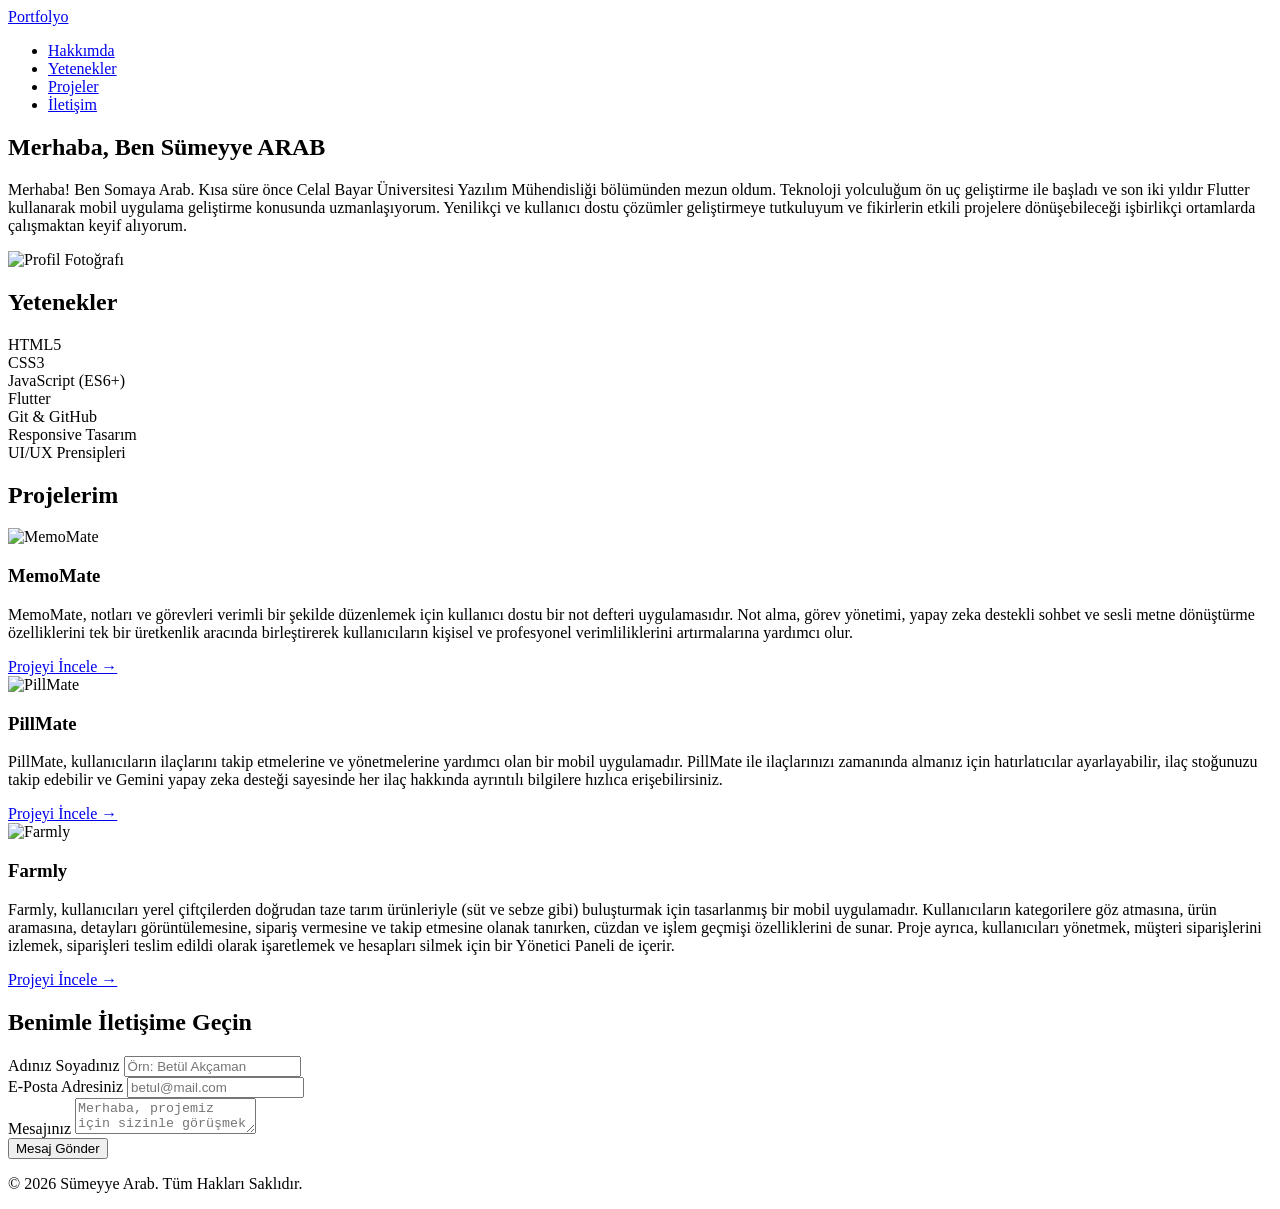
==== 27eylul/portfolyo.html @ 346394fc "feat: Portfolyo HTML5 + CSS3" ====
<!DOCTYPE html>
<html lang="tr">
<head>
  <meta charset="UTF-8">
  <meta name="viewport" content="width=device-width, initial-scale=1.0">
  <title>Kişisel Portfolyo</title>
</head>
<body>

  <!-- Navigasyon -->
  <nav class="navbar">
    <a href="#" class="logo">Portfolyo</a>
    <ul class="nav-links">
      <li><a href="#hakkimda">Hakkımda</a></li>
      <li><a href="#yetenekler">Yetenekler</a></li>
      <li><a href="#projeler">Projeler</a></li>
      <li><a href="#iletisim">İletişim</a></li>
    </ul>
  </nav>

  <!-- Hakkımda Bölümü -->
  <section id="hakkimda">
    <div class="about-text">
      <h1>Merhaba, Ben <span>Sümeyye ARAB</span></h1>
      <p>Merhaba! Ben Somaya Arab. Kısa süre önce Celal Bayar Üniversitesi Yazılım Mühendisliği bölümünden mezun oldum. Teknoloji yolculuğum ön uç geliştirme ile başladı ve son iki yıldır Flutter kullanarak mobil uygulama geliştirme konusunda uzmanlaşıyorum. Yenilikçi ve kullanıcı dostu çözümler geliştirmeye tutkuluyum ve fikirlerin etkili projelere dönüşebileceği işbirlikçi ortamlarda çalışmaktan keyif alıyorum.</p>
    </div>
    <img src="https://somayaarab.com/assets/avator-fC2w1m3E.png" alt="Profil Fotoğrafı" class="about-image">
  </section>

  <!-- Yetenekler Bölümü -->
  <section id="yetenekler">
    <h2 class="section-title">Yetenekler</h2>
    <div class="skills-container">
      <div class="skill-tag">HTML5</div>
      <div class="skill-tag">CSS3</div>
      <div class="skill-tag">JavaScript (ES6+)</div>
      <div class="skill-tag">Flutter</div>
      <div class="skill-tag">Git & GitHub</div>
      <div class="skill-tag">Responsive Tasarım</div>
      <div class="skill-tag">UI/UX Prensipleri</div>
    </div>
  </section>

  <!-- Projeler Bölümü -->
  <section id="projeler">
    <h2 class="section-title">Projelerim</h2>
    <div class="projects-grid">
      <!-- Proje 1 -->
      <article class="project-card">
        <img src="https://somayaarab.com/assets/memomate-PfRNywtJ.png" alt="MemoMate" class="project-image">
        <div class="project-content">
          <h3 class="project-title">MemoMate</h3>
          <p class="project-desc">MemoMate, notları ve görevleri verimli bir şekilde düzenlemek için kullanıcı dostu bir not defteri uygulamasıdır. Not alma, görev yönetimi, yapay zeka destekli sohbet ve sesli metne dönüştürme özelliklerini tek bir üretkenlik aracında birleştirerek kullanıcıların kişisel ve profesyonel verimliliklerini artırmalarına yardımcı olur.</p>
          <a href="https://github.com/smyy325/MemoMate" class="project-link">Projeyi İncele →</a>
        </div>
      </article>

      <!-- Proje 2 -->
      <article class="project-card">
        <img src="https://somayaarab.com/assets/pillmate-CX3s0R-L.png" alt="PillMate" class="project-image">
        <div class="project-content">
          <h3 class="project-title">PillMate</h3>
          <p class="project-desc">PillMate, kullanıcıların ilaçlarını takip etmelerine ve yönetmelerine yardımcı olan bir mobil uygulamadır. PillMate ile ilaçlarınızı zamanında almanız için hatırlatıcılar ayarlayabilir, ilaç stoğunuzu takip edebilir ve Gemini yapay zeka desteği sayesinde her ilaç hakkında ayrıntılı bilgilere hızlıca erişebilirsiniz.</p>
          <a href="https://github.com/smyy325/PillMate" class="project-link">Projeyi İncele →</a>
        </div>
      </article>

      <!-- Proje 3 -->
      <article class="project-card">
        <img src="https://somayaarab.com/assets/farmly-8v5fsWGa.png" alt="Farmly" class="project-image">
        <div class="project-content">
          <h3 class="project-title">Farmly</h3>
          <p class="project-desc">Farmly, kullanıcıları yerel çiftçilerden doğrudan taze tarım ürünleriyle (süt ve sebze gibi) buluşturmak için tasarlanmış bir mobil uygulamadır. Kullanıcıların kategorilere göz atmasına, ürün aramasına, detayları görüntülemesine, sipariş vermesine ve takip etmesine olanak tanırken, cüzdan ve işlem geçmişi özelliklerini de sunar. Proje ayrıca, kullanıcıları yönetmek, müşteri siparişlerini izlemek, siparişleri teslim edildi olarak işaretlemek ve hesapları silmek için bir Yönetici Paneli de içerir.</p>
          <a href="https://github.com/smyy325/farmly" class="project-link">Projeyi İncele →</a>
        </div>
      </article>
    </div>
  </section>

  <!-- İletişim Formu Bölümü -->
  <section id="iletisim">
    <h2 class="section-title">Benimle İletişime Geçin</h2>
    <form class="contact-form">
      <div class="form-group">
        <label for="name">Adınız Soyadınız</label>
        <input type="text" id="name" class="form-control" placeholder="Örn: Betül Akçaman" required>
      </div>
      <div class="form-group">
        <label for="email">E-Posta Adresiniz</label>
        <input type="email" id="email" class="form-control" placeholder="betul@mail.com" required>
      </div>
      <div class="form-group">
        <label for="message">Mesajınız</label>
        <textarea id="message" class="form-control" placeholder="Merhaba, projemiz için sizinle görüşmek istiyoruz..." required></textarea>
      </div>
      <button type="submit" class="btn-submit">Mesaj Gönder</button>
    </form>
  </section>

  <!-- Alt Bilgi -->
  <footer>
    <p>© 2026 Sümeyye Arab. Tüm Hakları Saklıdır.</p>
  </footer>

</body>
</html>
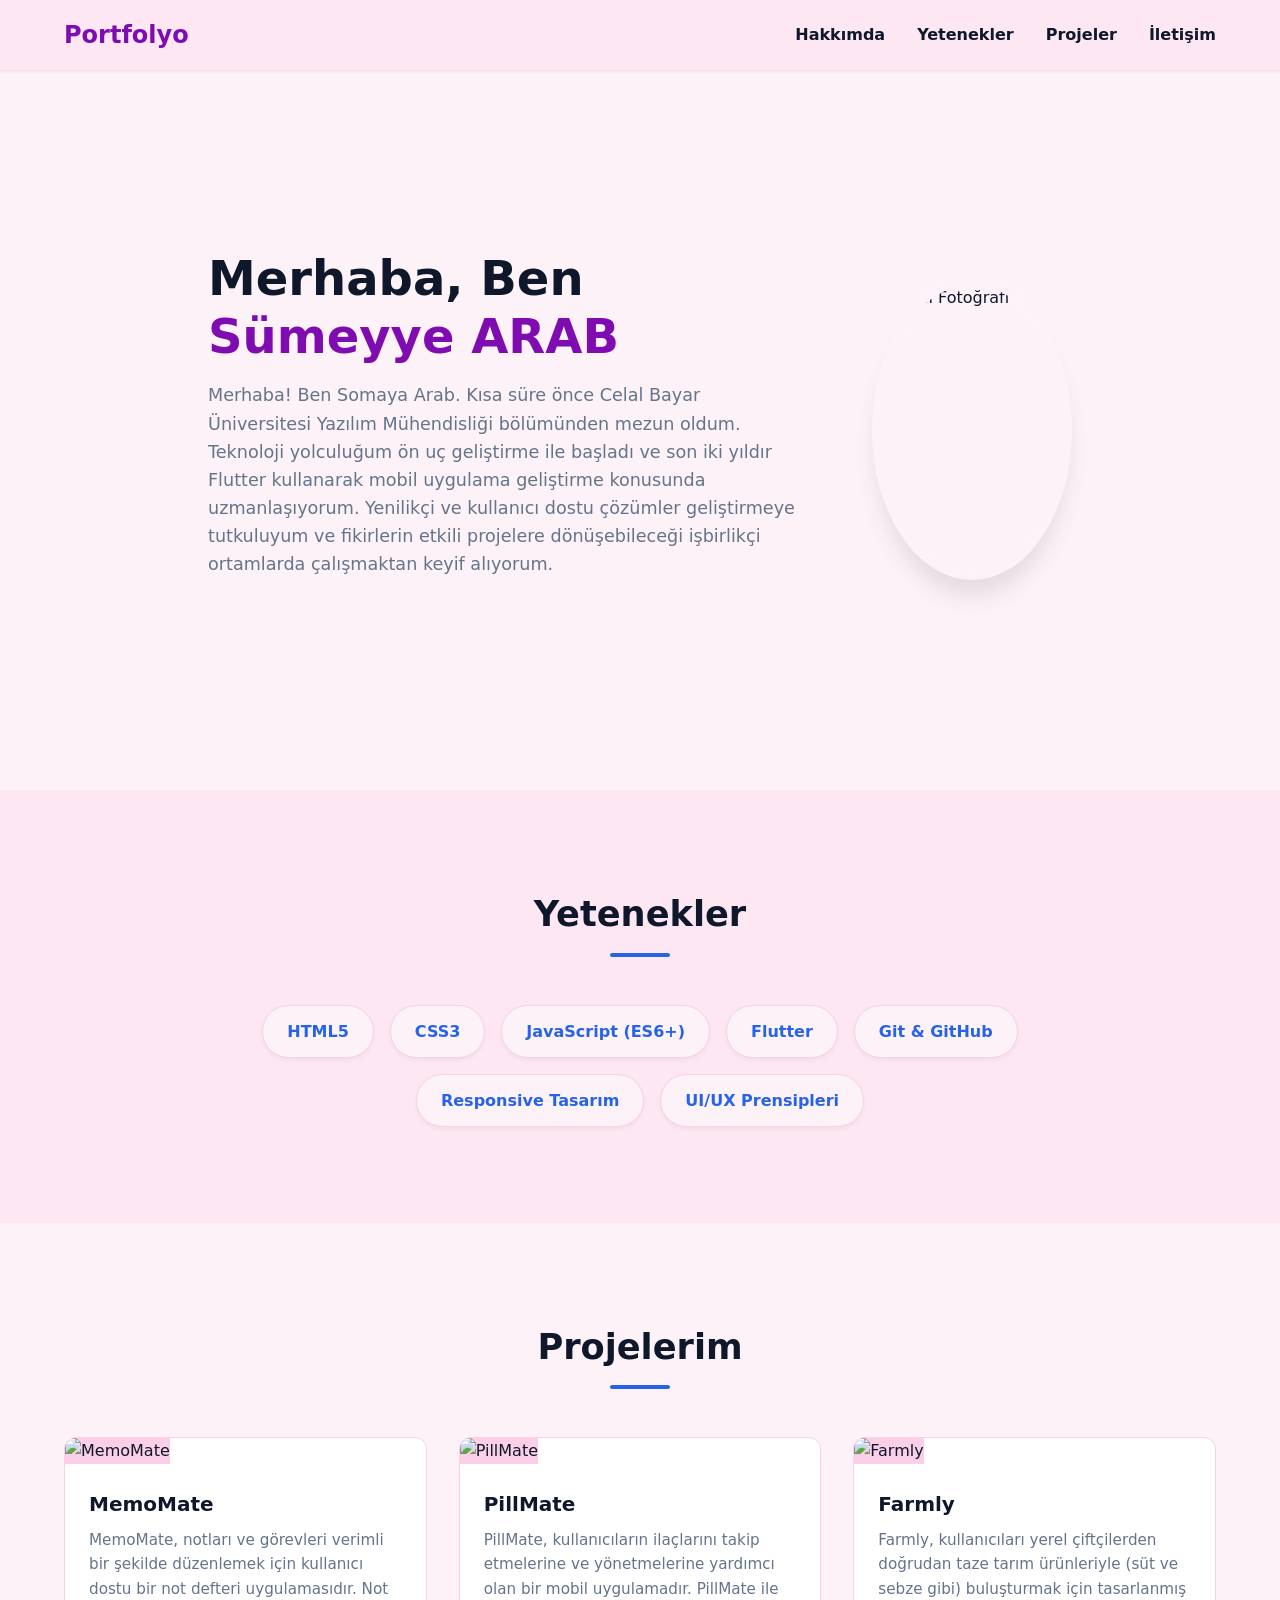
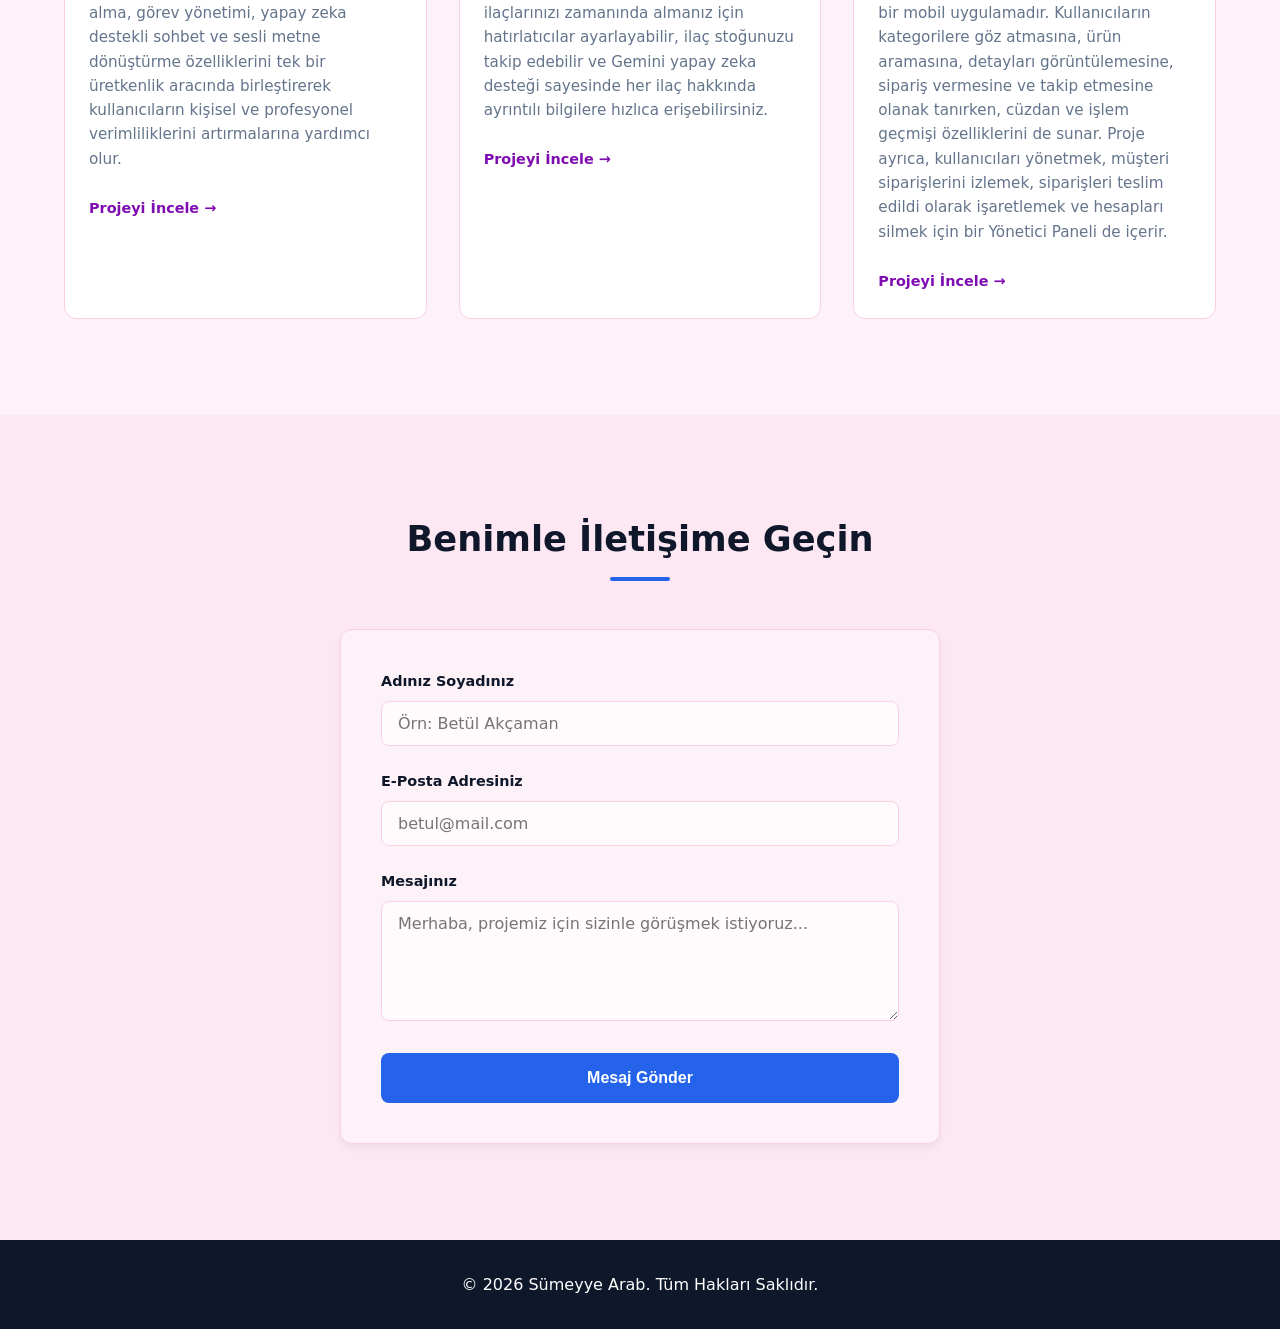
==== commit 7cb171c9: "update" ====
--- a/27eylul/portfolyo.html
+++ b/27eylul/portfolyo.html
@@ -4,6 +4,7 @@
   <meta charset="UTF-8">
   <meta name="viewport" content="width=device-width, initial-scale=1.0">
   <title>Kişisel Portfolyo</title>
+  <link rel="stylesheet" href="portfolyo.css">
 </head>
 <body>
 
--- a/27eylul/portfolyo.css
+++ b/27eylul/portfolyo.css
@@ -0,0 +1,325 @@
+*, 
+*::before,
+*::after {
+    margin: 0;
+    padding: 0;
+    box-sizing: border-box;
+}
+
+:root {
+    --primary-color: #2563eb;
+    --primary-hover: #1d4ed8;
+    --bg-color: #fce7f3;
+    --surface-color: #fdf2f8;
+    --text-main: #0f172a;
+    --text-light: #64748b;
+    --border-color: #fbcfe8;
+    --transition: all 0.3s ease;
+}
+
+html {
+    scroll-behavior: smooth;
+}
+
+body {
+    font-family: system-ui, -apple-system, sans-serif;
+    background-color: var(--bg-color);
+    color: var(--text-main);
+    line-height: 1.6;
+}
+
+/* Navigasyon (Menü) */
+.navbar {
+    position: sticky;
+    top: 0;
+    background-color: rgba(252, 231, 243, 0.95);
+    backdrop-filter: blur(5px);
+    box-shadow: 0 1px 3px rgba(0, 0, 0, 0.1);
+    padding: 1rem 5%;
+    display: flex;
+    justify-content: space-between;
+    align-items: center;
+    z-index: 1000;
+}
+
+.logo {
+    font-size: 1.5rem;
+    font-weight: 800;
+    color: rgb(127, 12, 176);
+    text-decoration: none;
+}
+
+.nav-links {
+    display: flex;
+    gap: 2rem;
+    list-style: none;
+}
+
+.nav-links a {
+    text-decoration: none;
+    color: var(--text-main);
+    font-weight: 600;
+    transition: var(--transition);
+}
+
+.nav-links a:hover {
+    color: rgb(127, 12, 176);
+}
+
+/* Genel Bölüm Ayarları */
+section {
+    padding: 6rem 5%;
+}
+
+.section-title {
+    text-align: center;
+    font-size: 2.2rem;
+    margin-bottom: 3rem;
+    color: var(--text-main);
+}
+
+.section-title::after {
+    content: "";
+    display: block;
+    width: 60px;
+    height: 4px;
+    background-color: var(--primary-color);
+    margin: 10px auto 0;
+    border-radius: 2px;
+}
+
+/* 1. Hakkımda Bölümü */
+#hakkimda {
+    display: flex;
+    align-items: center;
+    justify-content: center;
+    gap: 4rem;
+    min-height: 80vh;
+    background-color: var(--surface-color);
+}
+
+.about-text {
+    max-width: 600px;
+}
+
+.about-text h1 {
+    font-size: 3rem;
+    line-height: 1.2;
+    margin-bottom: 1rem;
+}
+
+.about-text h1 span {
+    color: rgb(127, 12, 176);
+}
+
+.about-text p {
+    font-size: 1.1rem;
+    color: var(--text-light);
+    margin-bottom: 2rem;
+}
+
+.about-image {
+    flex: 0 0 200px;
+    width: 300px;
+    height: 300px;
+    max-width: 200px;
+    border-radius: 50%;
+    object-fit: cover;
+    box-shadow: 0 20px 25px -5px rgba(0, 0, 0, 0.1);
+    border: 5px solid var(--surface-color);
+    background-color: var(--surface-color);
+}
+
+.about-image:hover {
+    background-color: var(--border-color);
+    color: white;
+    transform: translateY(-3px);
+}
+
+/* 2. Yetenekler Bölümü */
+#yetenekler {
+    background-color: var(--bg-color);
+}
+
+.skills-container {
+    max-width: 800px;
+    margin: 0 auto;
+    display: flex;
+    flex-wrap: wrap;
+    justify-content: center;
+    gap: 1rem;
+}
+
+.skill-tag {
+    background-color: var(--surface-color);
+    color: var(--primary-color);
+    padding: 0.8rem 1.5rem;
+    border-radius: 50px;
+    font-weight: 600;
+    font-size: 1rem;
+    box-shadow: 0 2px 4px rgba(0, 0, 0, 0.05);
+    border: 1px solid var(--border-color);
+    transition: var(--transition);
+}
+
+.skill-tag:hover {
+    background-color: rgb(127, 12, 176);
+    color: white;
+    transform: translateY(-3px);
+}
+
+/* 3. Projeler Bölümü */
+#projeler {
+    background-color: var(--surface-color);
+}
+
+.projects-grid {
+    display: grid;
+    grid-template-columns: repeat(auto-fit, minmax(320px, 1fr));
+    gap: 2rem;
+    max-width: 1200px;
+    margin: 0 auto;
+}
+
+.project-card {
+    background: white;
+    border: 1px solid var(--border-color);
+    border-radius: 12px;
+    overflow: hidden;
+    transition: var(--transition);
+}
+
+.project-card:hover {
+    transform: translateY(-10px);
+    box-shadow: 0 10px 20px rgba(0, 0, 0, 0.1);
+}
+
+.project-image {
+    width: 100%;
+    height: 200px;
+    object-fit: cover;
+    background-color: var(--border-color);
+}
+
+.project-content {
+    padding: 1.5rem;
+}
+
+.project-title {
+    font-size: 1.25rem;
+    margin-bottom: 0.5rem;
+}
+
+.project-desc {
+    color: var(--text-light);
+    font-size: 0.95rem;
+    margin-bottom: 1.5rem;
+}
+
+.project-link {
+    display: inline-block;
+    text-decoration: none;
+    color: rgb(127, 12, 176);
+    font-weight: 700;
+    font-size: 0.9rem;
+    transition: var(--transition);
+}
+
+.project-link:hover {
+    color: rgb(127, 12, 176);
+    text-decoration: underline;
+}
+
+/* 4. İletişim Bölümü */
+#iletisim {
+    background-color: var(--bg-color);
+}
+
+.contact-form {
+    max-width: 600px;
+    margin: 0 auto;
+    background: var(--surface-color);
+    padding: 2.5rem;
+    border-radius: 12px;
+    box-shadow: 0 4px 6px rgba(0, 0, 0, 0.05);
+    border: 1px solid var(--border-color);
+}
+
+.form-group {
+    margin-bottom: 1.5rem;
+}
+
+.form-group label {
+    display: block;
+    margin-bottom: 0.5rem;
+    font-weight: 600;
+    font-size: 0.9rem;
+}
+
+.form-control {
+    width: 100%;
+    padding: 0.75rem 1rem;
+    border: 1px solid var(--border-color);
+    border-radius: 8px;
+    font-family: inherit;
+    font-size: 1rem;
+    background-color: #fffafc;
+    transition: var(--transition);
+}
+
+.form-control:focus {
+    outline: none;
+    border-color: var(--primary-color);
+    box-shadow: 0 0 0 3px rgba(37, 99, 235, 0.1);
+}
+
+textarea.form-control {
+    resize: vertical;
+    min-height: 120px;
+}
+
+.btn-submit {
+    width: 100%;
+    background-color: var(--primary-color);
+    color: white;
+    padding: 1rem;
+    border: none;
+    border-radius: 8px;
+    font-size: 1rem;
+    font-weight: 700;
+    cursor: pointer;
+    transition: var(--transition);
+}
+
+.btn-submit:hover {
+    background-color: var(--primary-hover);
+}
+
+/* Footer */
+footer {
+    text-align: center;
+    padding: 2rem;
+    background-color: var(--text-main);
+    color: white;
+}
+
+/* Mobil Uyumluluk (Responsive) */
+@media (max-width: 768px) {
+    #hakkimda {
+        flex-direction: column-reverse;
+        text-align: center;
+        padding-top: 4rem;
+    }
+
+    .about-text h1 {
+        font-size: 2.2rem;
+    }
+
+    .nav-links {
+        display: none;
+    }
+
+    .navbar {
+        justify-content: center;
+    }
+}
